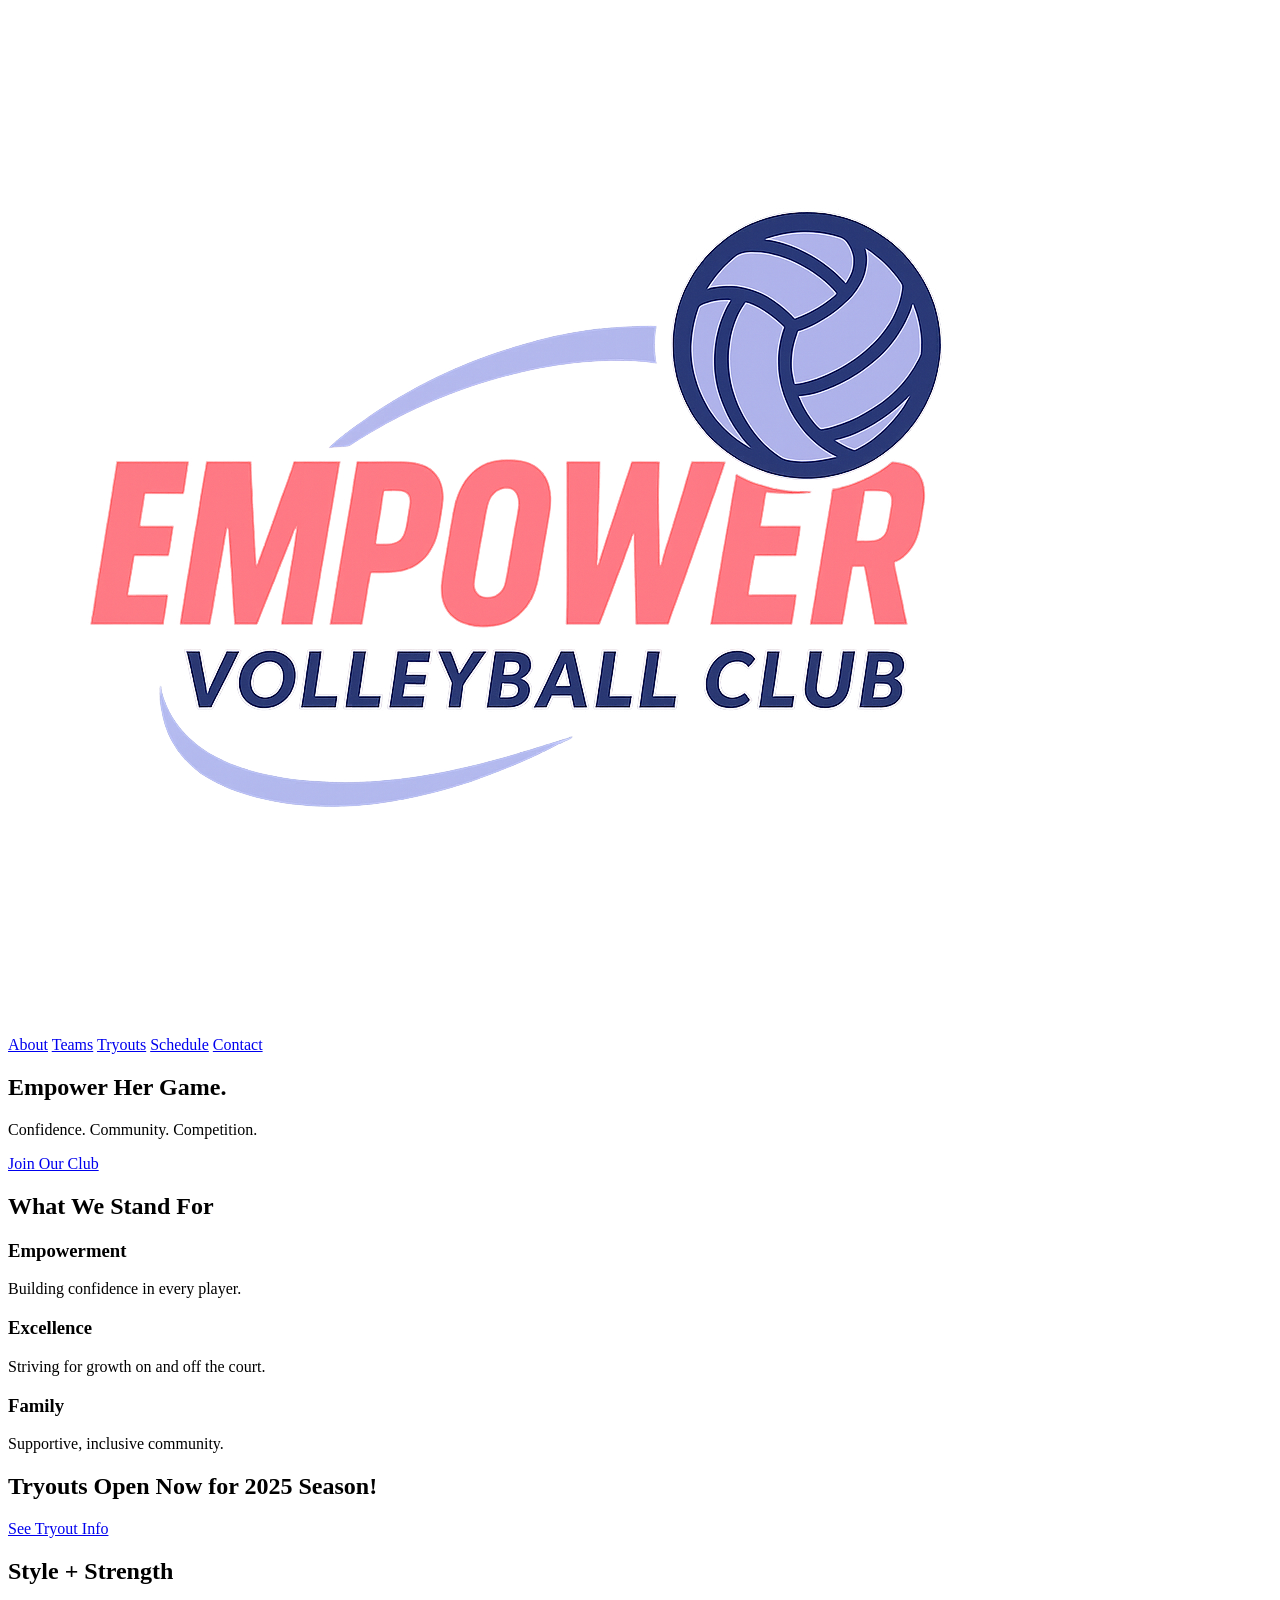
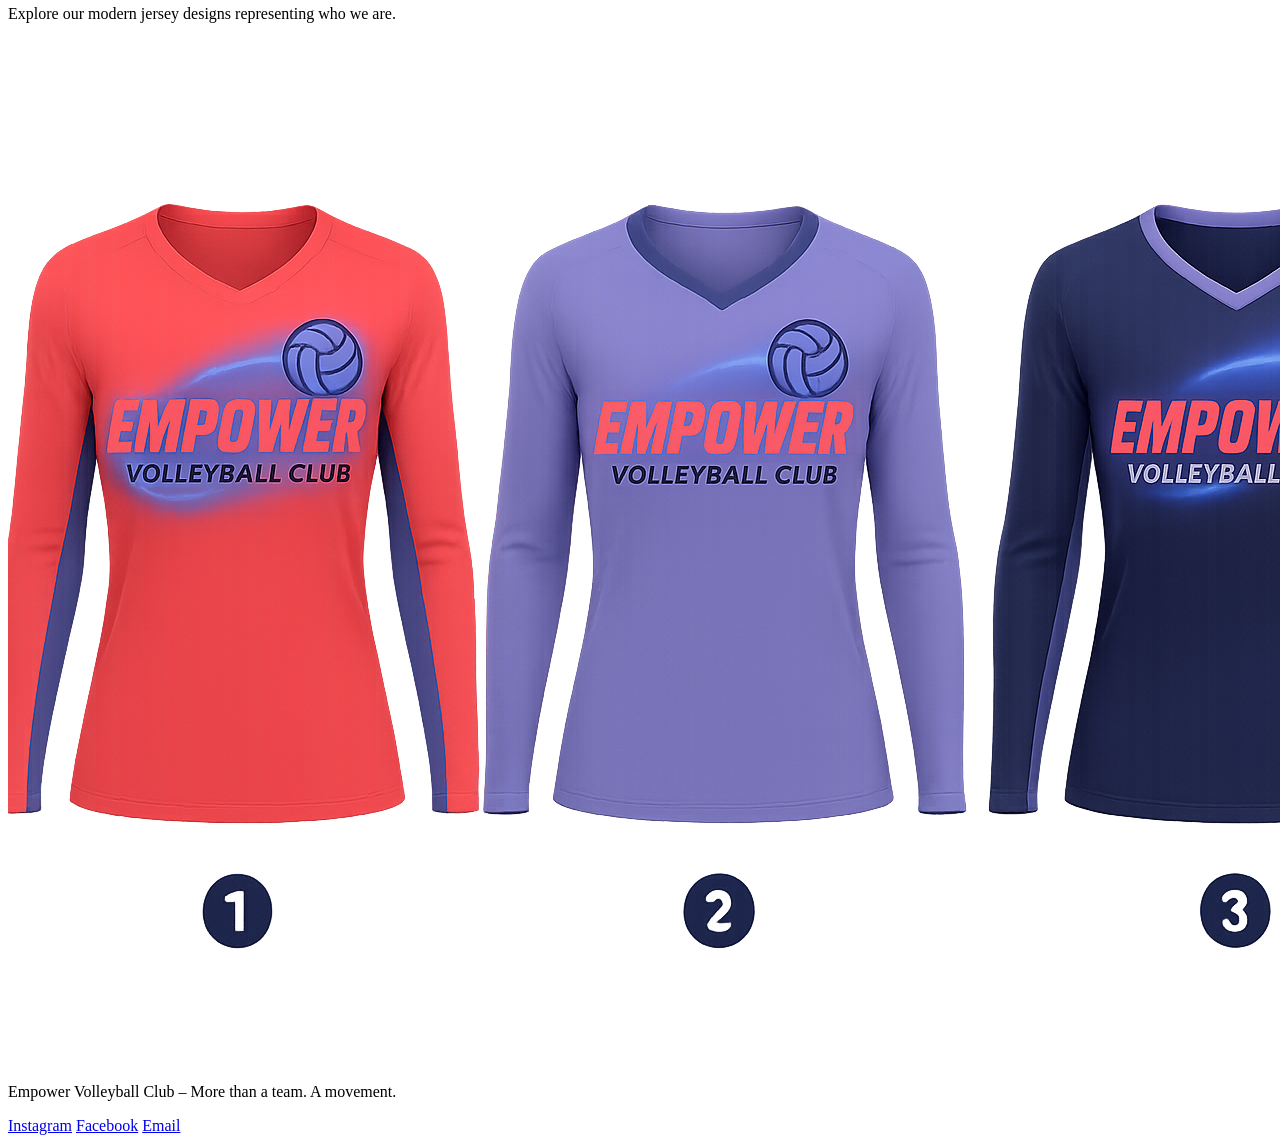
==== index.html @ 2b9fa24c "Rename indeed.html to index.html" ====
<!DOCTYPE html>
<html lang="en">
<head>
  <meta charset="UTF-8" />
  <meta name="viewport" content="width=device-width, initial-scale=1.0" />
  <title>Empower Volleyball Club</title>
  <link rel="stylesheet" href="styles.css" />
</head>
<body>
  <header class="header">
    <img src="D74DD3DE-BA17-4BB8-8947-72A914740454.png" alt="Empower Volleyball Club Logo" class="logo" />
    <nav class="nav">
      <a href="#">About</a>
      <a href="#">Teams</a>
      <a href="#">Tryouts</a>
      <a href="#">Schedule</a>
      <a href="#">Contact</a>
    </nav>
  </header>

  <section class="hero">
    <div class="hero-text">
      <h1>Empower Her Game.</h1>
      <p>Confidence. Community. Competition.</p>
      <a href="#" class="cta-btn">Join Our Club</a>
    </div>
  </section>

  <section class="about">
    <h2>What We Stand For</h2>
    <div class="values">
      <div class="value">
        <h3>Empowerment</h3>
        <p>Building confidence in every player.</p>
      </div>
      <div class="value">
        <h3>Excellence</h3>
        <p>Striving for growth on and off the court.</p>
      </div>
      <div class="value">
        <h3>Family</h3>
        <p>Supportive, inclusive community.</p>
      </div>
    </div>
  </section>

  <section class="tryouts">
    <h2>Tryouts Open Now for 2025 Season!</h2>
    <a href="#" class="cta-outline">See Tryout Info</a>
  </section>

  <section class="jerseys">
    <h2>Style + Strength</h2>
    <p>Explore our modern jersey designs representing who we are.</p>
    <img src="C9F07191-4290-43DE-B031-8776C978737C.png" alt="Empower Jerseys" class="jersey-img" />
  </section>

  <footer class="footer">
    <p>Empower Volleyball Club – More than a team. A movement.</p>
    <div class="footer-links">
      <a href="#">Instagram</a>
      <a href="#">Facebook</a>
      <a href="#">Email</a>
    </div>
  </footer>
</body>
</html>
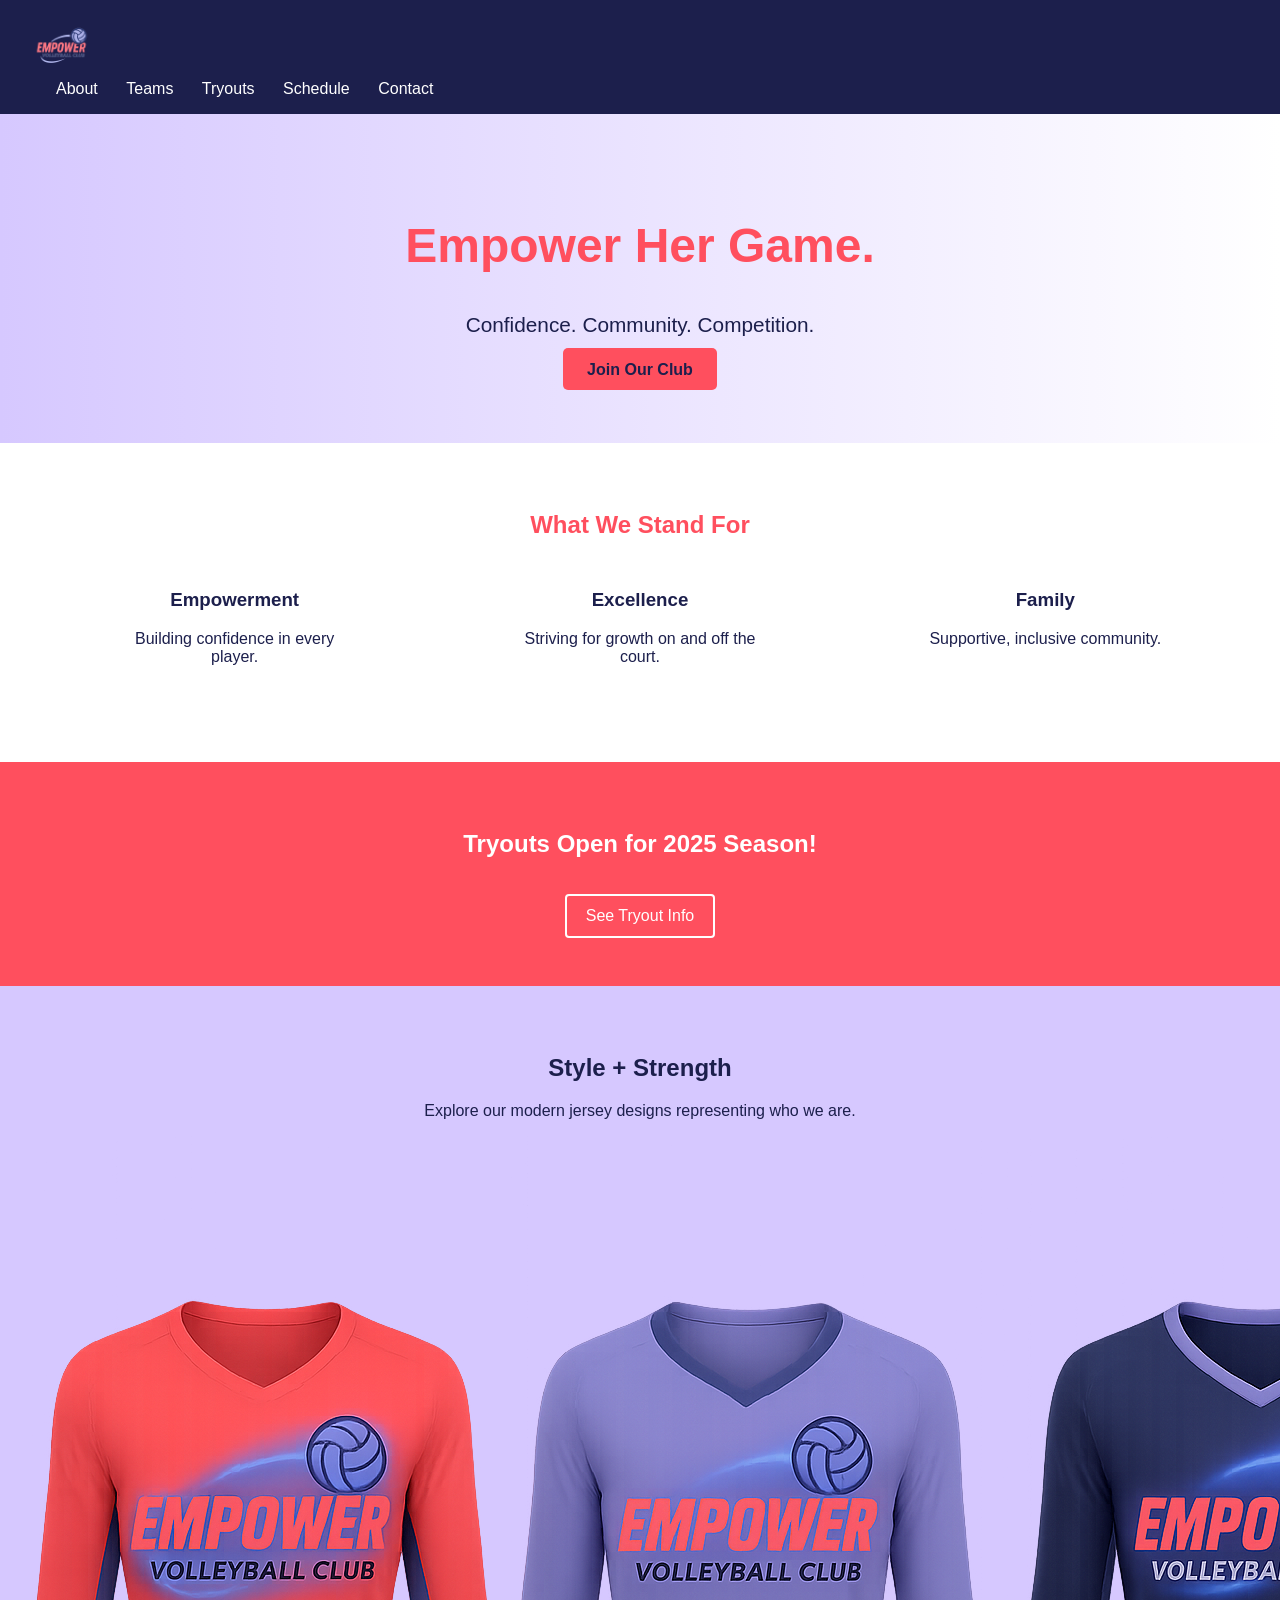
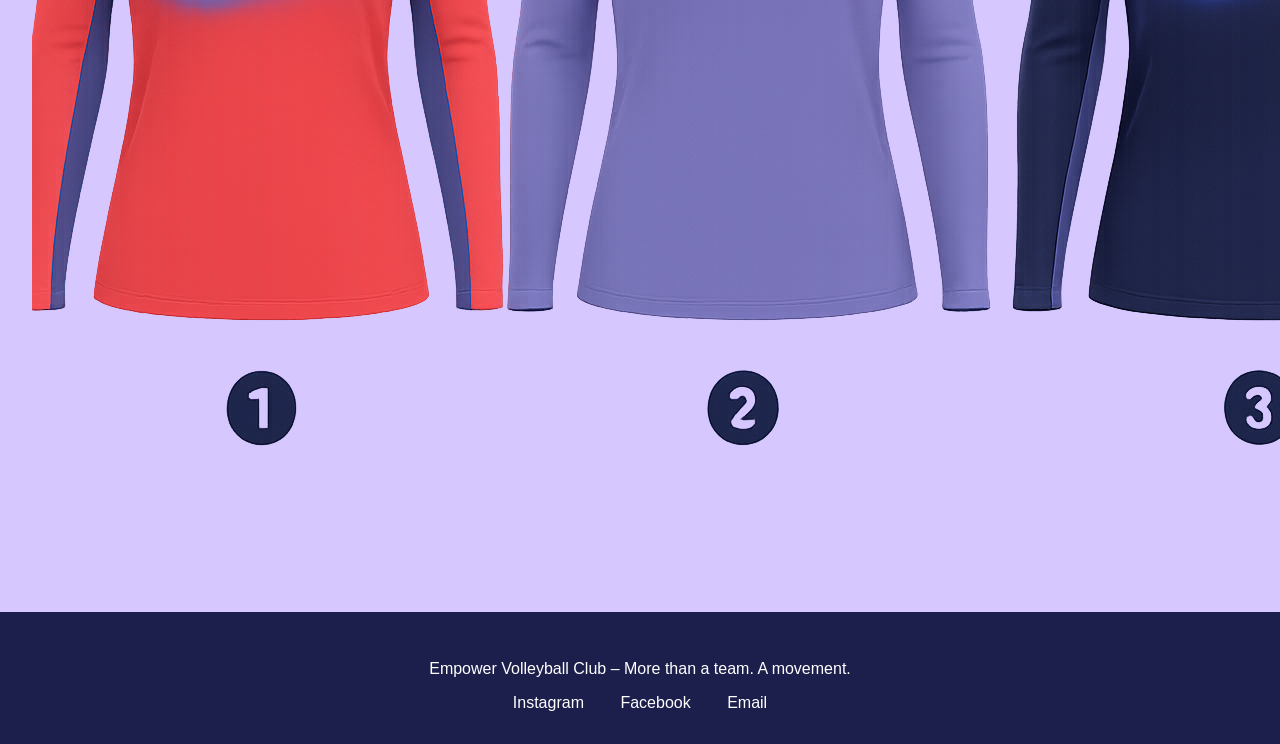
==== commit 17ebe8aa: "Update index.html" ====
--- a/index.html
+++ b/index.html
@@ -8,52 +8,56 @@
 </head>
 <body>
   <header class="header">
-    <img src="D74DD3DE-BA17-4BB8-8947-72A914740454.png" alt="Empower Volleyball Club Logo" class="logo" />
-    <nav class="nav">
-      <a href="#">About</a>
-      <a href="#">Teams</a>
-      <a href="#">Tryouts</a>
-      <a href="#">Schedule</a>
-      <a href="#">Contact</a>
-    </nav>
+    <div class="header-container">
+      <img src="D74DD3DE-BA17-4BB8-8947-72A914740454.png" alt="Empower VC Logo" class="logo" />
+      <nav class="nav">
+        <a href="#">About</a>
+        <a href="#">Teams</a>
+        <a href="#">Tryouts</a>
+        <a href="#">Schedule</a>
+        <a href="#">Contact</a>
+      </nav>
+    </div>
   </header>
 
-  <section class="hero">
-    <div class="hero-text">
-      <h1>Empower Her Game.</h1>
-      <p>Confidence. Community. Competition.</p>
-      <a href="#" class="cta-btn">Join Our Club</a>
-    </div>
-  </section>
+  <main>
+    <section class="hero">
+      <div class="hero-content">
+        <h1>Empower Her Game.</h1>
+        <p>Confidence. Community. Competition.</p>
+        <a href="#" class="cta-btn">Join Our Club</a>
+      </div>
+    </section>
 
-  <section class="about">
-    <h2>What We Stand For</h2>
-    <div class="values">
-      <div class="value">
-        <h3>Empowerment</h3>
-        <p>Building confidence in every player.</p>
+    <section class="about">
+      <h2>What We Stand For</h2>
+      <div class="values">
+        <div class="value">
+          <h3>Empowerment</h3>
+          <p>Building confidence in every player.</p>
+        </div>
+        <div class="value">
+          <h3>Excellence</h3>
+          <p>Striving for growth on and off the court.</p>
+        </div>
+        <div class="value">
+          <h3>Family</h3>
+          <p>Supportive, inclusive community.</p>
+        </div>
       </div>
-      <div class="value">
-        <h3>Excellence</h3>
-        <p>Striving for growth on and off the court.</p>
-      </div>
-      <div class="value">
-        <h3>Family</h3>
-        <p>Supportive, inclusive community.</p>
-      </div>
-    </div>
-  </section>
+    </section>
 
-  <section class="tryouts">
-    <h2>Tryouts Open Now for 2025 Season!</h2>
-    <a href="#" class="cta-outline">See Tryout Info</a>
-  </section>
+    <section class="tryouts">
+      <h2>Tryouts Open for 2025 Season!</h2>
+      <a href="#" class="cta-outline">See Tryout Info</a>
+    </section>
 
-  <section class="jerseys">
-    <h2>Style + Strength</h2>
-    <p>Explore our modern jersey designs representing who we are.</p>
-    <img src="C9F07191-4290-43DE-B031-8776C978737C.png" alt="Empower Jerseys" class="jersey-img" />
-  </section>
+    <section class="jerseys">
+      <h2>Style + Strength</h2>
+      <p>Explore our modern jersey designs representing who we are.</p>
+      <img src="C9F07191-4290-43DE-B031-8776C978737C.png" alt="Empower Jerseys" class="jersey-img" />
+    </section>
+  </main>
 
   <footer class="footer">
     <p>Empower Volleyball Club – More than a team. A movement.</p>
@@ -64,4 +68,4 @@
     </div>
   </footer>
 </body>
-</html>
+</html>
--- a/styles.css
+++ b/styles.css
@@ -0,0 +1,136 @@
+:root {
+  --coral: #FF4F5E;
+  --lilac: #D6C8FF;
+  --navy: #1C1F4C;
+  --white: #ffffff;
+}
+
+body {
+  margin: 0;
+  font-family: 'Segoe UI', sans-serif;
+  background-color: var(--white);
+  color: var(--navy);
+}
+
+.header {
+  background-color: var(--navy);
+  color: var(--white);
+  display: flex;
+  justify-content: space-between;
+  align-items: center;
+  padding: 1rem 2rem;
+}
+
+.logo {
+  height: 60px;
+}
+
+.nav a {
+  color: var(--white);
+  text-decoration: none;
+  margin-left: 1.5rem;
+  font-weight: 500;
+}
+
+.nav a:hover {
+  border-bottom: 2px solid var(--coral);
+}
+
+.hero {
+  background: linear-gradient(to right, var(--lilac), var(--white));
+  padding: 4rem 2rem;
+  text-align: center;
+}
+
+.hero h1 {
+  font-size: 3rem;
+  color: var(--coral);
+}
+
+.hero p {
+  font-size: 1.3rem;
+  margin-bottom: 1.5rem;
+}
+
+.cta-btn {
+  background-color: var(--coral);
+  color: var(--navy);
+  padding: 0.8rem 1.5rem;
+  text-decoration: none;
+  border-radius: 5px;
+  font-weight: bold;
+}
+
+.about {
+  padding: 3rem 2rem;
+  background-color: var(--white);
+  text-align: center;
+}
+
+.about h2 {
+  color: var(--coral);
+}
+
+.values {
+  display: flex;
+  justify-content: space-around;
+  flex-wrap: wrap;
+  margin-top: 2rem;
+}
+
+.value {
+  width: 250px;
+  margin-bottom: 2rem;
+}
+
+.tryouts {
+  background-color: var(--coral);
+  color: var(--white);
+  text-align: center;
+  padding: 3rem 2rem;
+}
+
+.cta-outline {
+  display: inline-block;
+  margin-top: 1rem;
+  border: 2px solid var(--white);
+  color: var(--white);
+  padding: 0.7rem 1.2rem;
+  text-decoration: none;
+  border-radius: 4px;
+}
+
+.cta-outline:hover {
+  background-color: var(--white);
+  color: var(--coral);
+}
+
+.jerseys {
+  background-color: var(--lilac);
+  padding: 3rem 2rem;
+  text-align: center;
+}
+
+.jersey-slider img {
+  width: 180px;
+  margin: 0.5rem;
+  border-radius: 8px;
+}
+
+.footer {
+  background-color: var(--navy);
+  color: var(--white);
+  text-align: center;
+  padding: 2rem 1rem;
+}
+
+.footer-links a {
+  color: var(--white);
+  text-decoration: none;
+  margin: 0 1rem;
+  display: inline-block;
+}
+
+.footer-links a:hover {
+  color: var(--coral);
+}
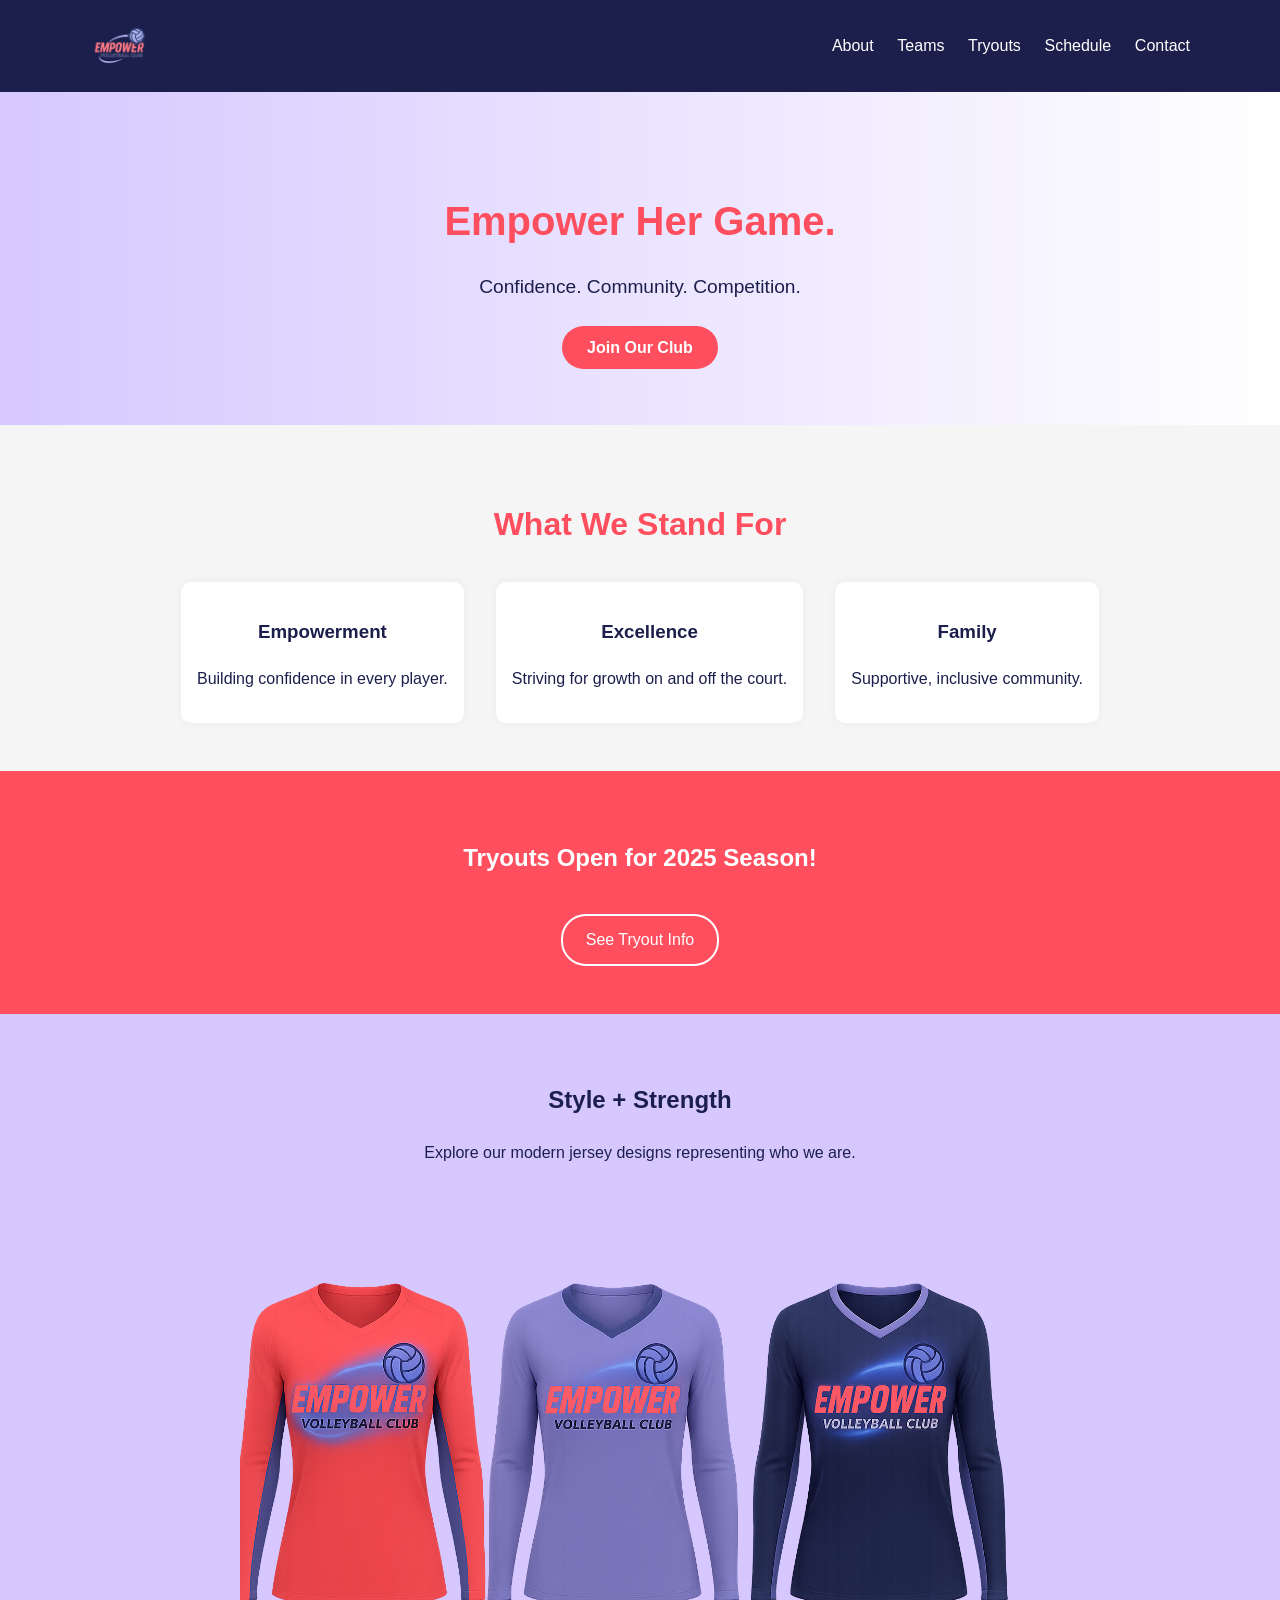
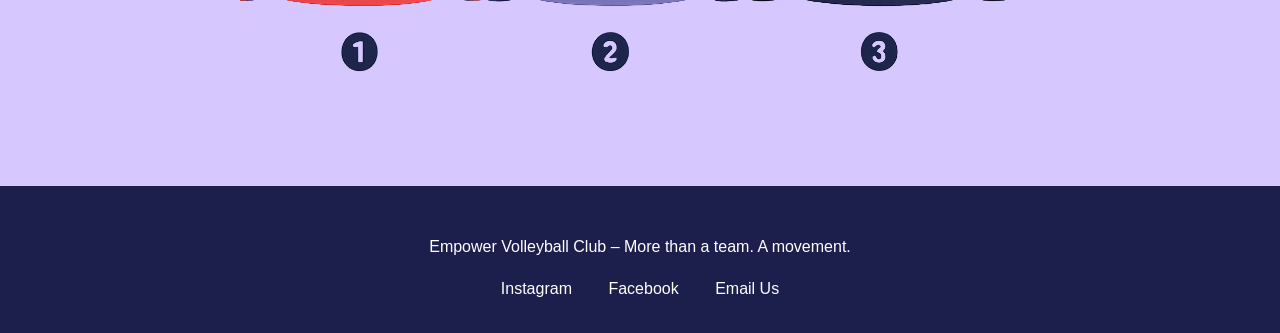
==== commit 44d0f3a8: "Update index.html" ====
--- a/index.html
+++ b/index.html
@@ -64,8 +64,8 @@
     <div class="footer-links">
       <a href="#">Instagram</a>
       <a href="#">Facebook</a>
-      <a href="#">Email</a>
+      <a href="mailto:info@empowervb.com">Email Us</a>
     </div>
   </footer>
 </body>
-</html>+</html>
--- a/styles.css
+++ b/styles.css
@@ -1,124 +1,148 @@
 :root {
-  --coral: #FF4F5E;
-  --lilac: #D6C8FF;
-  --navy: #1C1F4C;
+  --coral: #ff4f5e;
+  --lilac: #d6c8ff;
+  --navy: #1c1f4c;
   --white: #ffffff;
+  --gray: #f5f5f5;
 }
 
 body {
   margin: 0;
   font-family: 'Segoe UI', sans-serif;
-  background-color: var(--white);
+  background: var(--white);
   color: var(--navy);
+  line-height: 1.6;
+}
+
+a {
+  text-decoration: none;
 }
 
 .header {
-  background-color: var(--navy);
+  background: var(--navy);
   color: var(--white);
+  padding: 1rem 0;
+}
+
+.header-container {
   display: flex;
   justify-content: space-between;
   align-items: center;
-  padding: 1rem 2rem;
+  max-width: 1100px;
+  margin: 0 auto;
+  padding: 0 1rem;
 }
 
 .logo {
   height: 60px;
+  width: auto;
 }
 
 .nav a {
+  margin-left: 1.2rem;
   color: var(--white);
-  text-decoration: none;
-  margin-left: 1.5rem;
   font-weight: 500;
 }
 
 .nav a:hover {
-  border-bottom: 2px solid var(--coral);
+  color: var(--coral);
 }
 
 .hero {
-  background: linear-gradient(to right, var(--lilac), var(--white));
-  padding: 4rem 2rem;
+  background: linear-gradient(90deg, var(--lilac), var(--white));
   text-align: center;
+  padding: 4rem 1rem;
 }
 
-.hero h1 {
-  font-size: 3rem;
+.hero-content h1 {
+  font-size: 2.5rem;
   color: var(--coral);
+  margin-bottom: 1rem;
 }
 
-.hero p {
-  font-size: 1.3rem;
-  margin-bottom: 1.5rem;
+.hero-content p {
+  font-size: 1.2rem;
+  margin-bottom: 2rem;
 }
 
 .cta-btn {
-  background-color: var(--coral);
-  color: var(--navy);
-  padding: 0.8rem 1.5rem;
-  text-decoration: none;
-  border-radius: 5px;
+  background: var(--coral);
+  color: var(--white);
+  padding: 0.8rem 1.6rem;
+  border-radius: 30px;
   font-weight: bold;
+  transition: background 0.3s;
+}
+
+.cta-btn:hover {
+  background: #e03e4d;
 }
 
 .about {
-  padding: 3rem 2rem;
-  background-color: var(--white);
+  padding: 3rem 1rem;
+  background: var(--gray);
   text-align: center;
 }
 
 .about h2 {
   color: var(--coral);
+  font-size: 2rem;
 }
 
 .values {
   display: flex;
-  justify-content: space-around;
+  justify-content: center;
   flex-wrap: wrap;
+  gap: 2rem;
   margin-top: 2rem;
 }
 
 .value {
-  width: 250px;
-  margin-bottom: 2rem;
+  max-width: 280px;
+  background: var(--white);
+  padding: 1rem;
+  border-radius: 10px;
+  box-shadow: 0 0 8px rgba(0,0,0,0.05);
 }
 
 .tryouts {
-  background-color: var(--coral);
+  background: var(--coral);
   color: var(--white);
   text-align: center;
-  padding: 3rem 2rem;
+  padding: 3rem 1rem;
 }
 
 .cta-outline {
   display: inline-block;
   margin-top: 1rem;
+  padding: 0.7rem 1.4rem;
   border: 2px solid var(--white);
+  border-radius: 25px;
   color: var(--white);
-  padding: 0.7rem 1.2rem;
-  text-decoration: none;
-  border-radius: 4px;
+  font-weight: 500;
 }
 
 .cta-outline:hover {
-  background-color: var(--white);
+  background: var(--white);
   color: var(--coral);
 }
 
 .jerseys {
-  background-color: var(--lilac);
-  padding: 3rem 2rem;
+  background: var(--lilac);
   text-align: center;
+  padding: 3rem 1rem;
 }
 
-.jersey-slider img {
-  width: 180px;
-  margin: 0.5rem;
+.jersey-img {
+  width: 100%;
+  max-width: 800px; /* optimized for 1536x1024 */
+  height: auto;
+  margin-top: 1rem;
   border-radius: 8px;
 }
 
 .footer {
-  background-color: var(--navy);
+  background: var(--navy);
   color: var(--white);
   text-align: center;
   padding: 2rem 1rem;
@@ -126,11 +150,45 @@
 
 .footer-links a {
   color: var(--white);
-  text-decoration: none;
   margin: 0 1rem;
-  display: inline-block;
 }
 
 .footer-links a:hover {
   color: var(--coral);
 }
+
+/* Mobile Responsive */
+
+@media (max-width: 768px) {
+  .header-container {
+    flex-direction: column;
+    align-items: flex-start;
+  }
+
+  .nav {
+    display: flex;
+    flex-wrap: wrap;
+    margin-top: 1rem;
+  }
+
+  .nav a {
+    margin: 0.5rem 1rem 0.5rem 0;
+  }
+
+  .logo {
+    height: 48px;
+  }
+
+  .values {
+    flex-direction: column;
+    align-items: center;
+  }
+
+  .hero-content h1 {
+    font-size: 2rem;
+  }
+
+  .jersey-img {
+    width: 90%;
+  }
+}
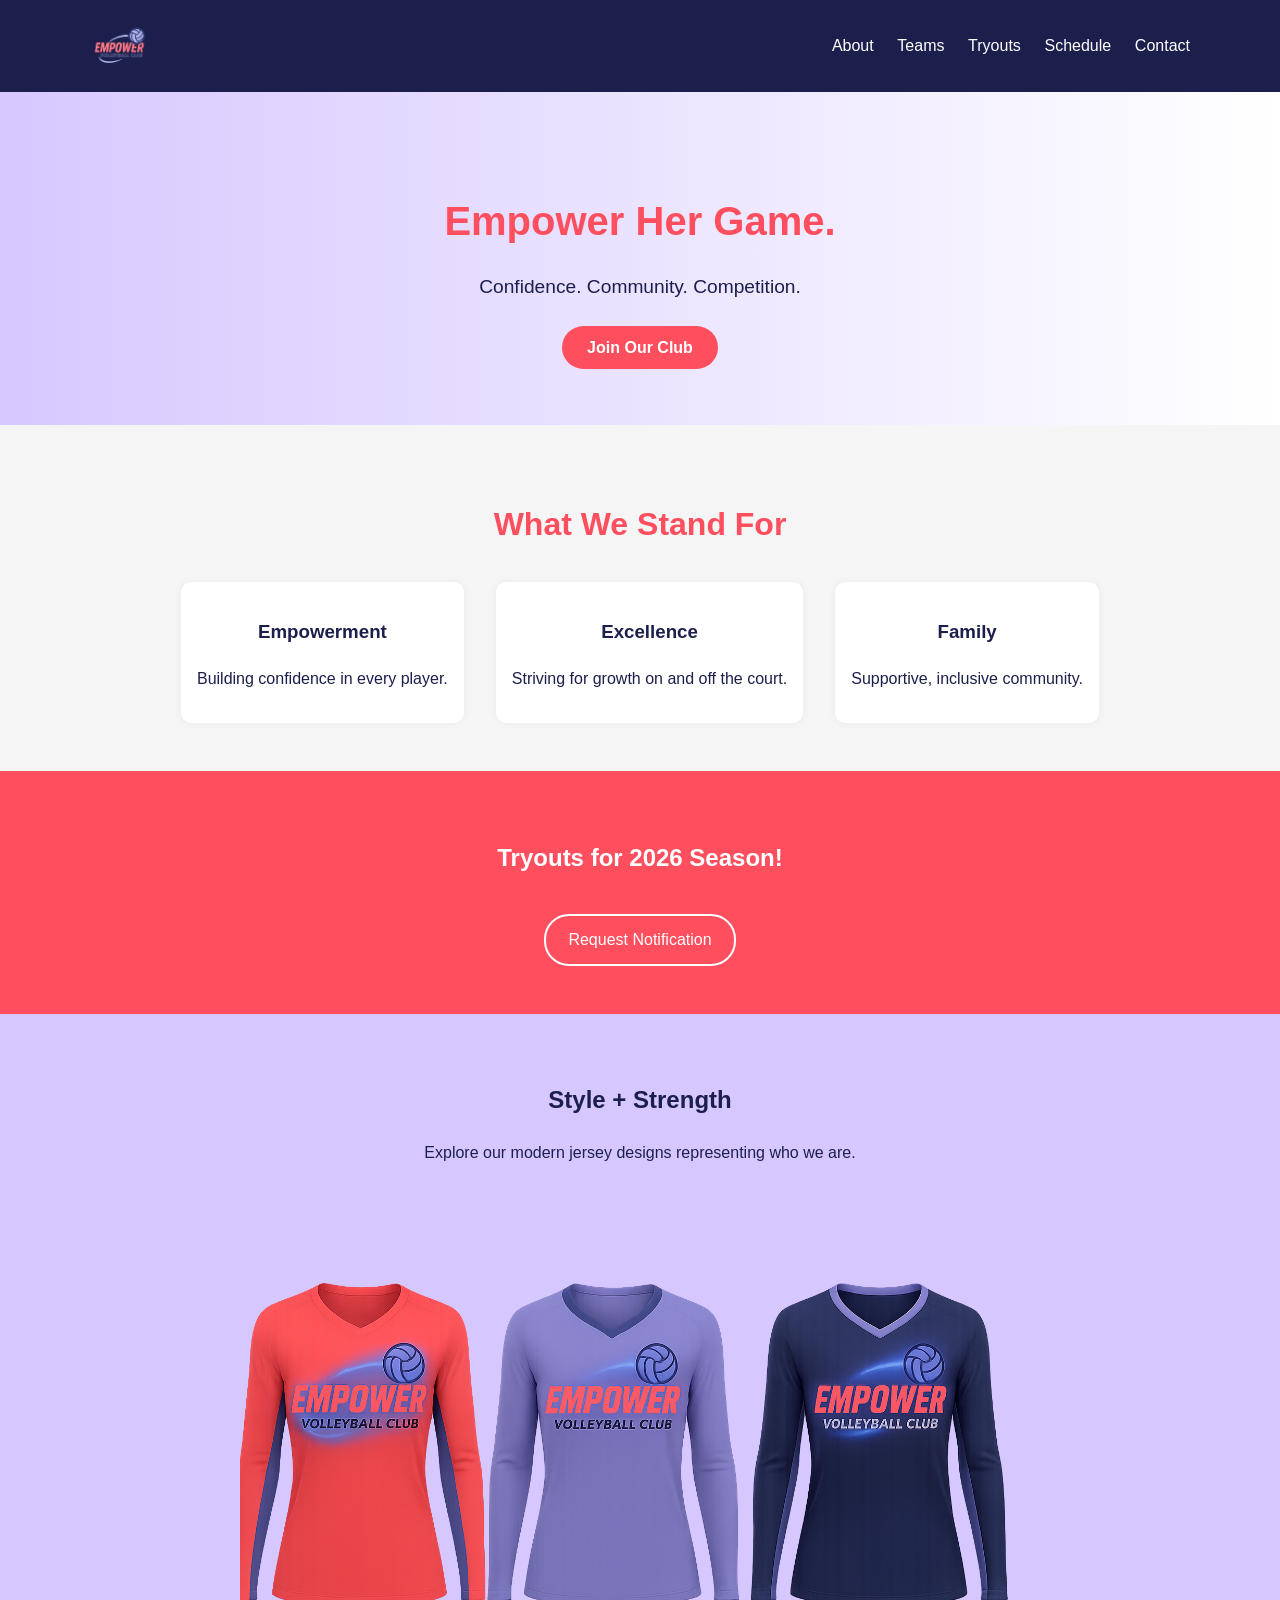
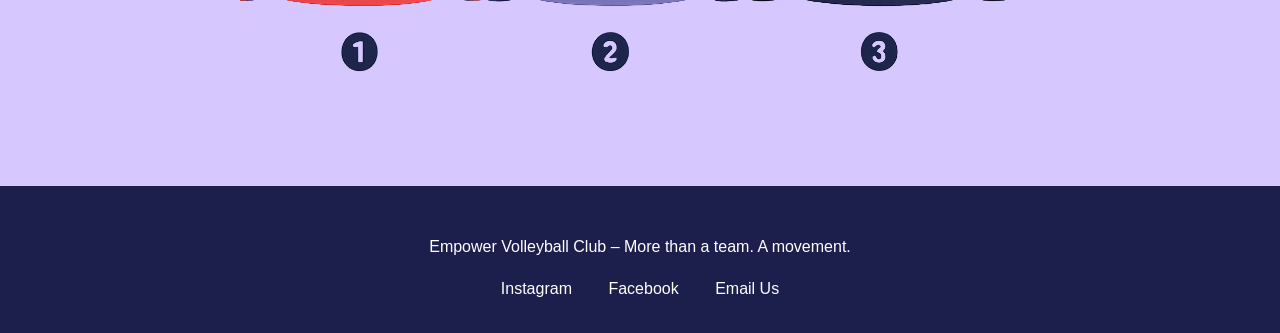
==== commit 294bfade: "Update index.html" ====
--- a/index.html
+++ b/index.html
@@ -25,7 +25,7 @@
       <div class="hero-content">
         <h1>Empower Her Game.</h1>
         <p>Confidence. Community. Competition.</p>
-        <a href="#" class="cta-btn">Join Our Club</a>
+        <a href="mailto:info@empowervb.com?subject=2026%20Tryouts%20Information&body=Hi%20Empower%20Volleyball%20Club%2C%0A%0AI%27m%20interested%20in%20learning%20more%20about%20your%202026%20tryouts.%20Could%20you%20please%20send%20me%20details%20on%20dates%2C%20locations%2C%20and%20how%20to%20register%3F%0A%0AThanks%21" class="cta-btn">Join Our Club</a>
       </div>
     </section>
 
@@ -48,8 +48,8 @@
     </section>
 
     <section class="tryouts">
-      <h2>Tryouts Open for 2025 Season!</h2>
-      <a href="#" class="cta-outline">See Tryout Info</a>
+      <h2>Tryouts for 2026 Season!</h2>
+      <a href="mailto:info@empowervb.com?subject=2026%20Tryouts%20Information&body=Hi%20Empower%20Volleyball%20Club%2C%0A%0AI%27m%20interested%20in%20learning%20more%20about%20your%202026%20tryouts.%20Could%20you%20please%20send%20me%20details%20on%20dates%2C%20locations%2C%20and%20how%20to%20register%3F%0A%0AThanks%21" class="cta-outline">Request Notification</a>
     </section>
 
     <section class="jerseys">
